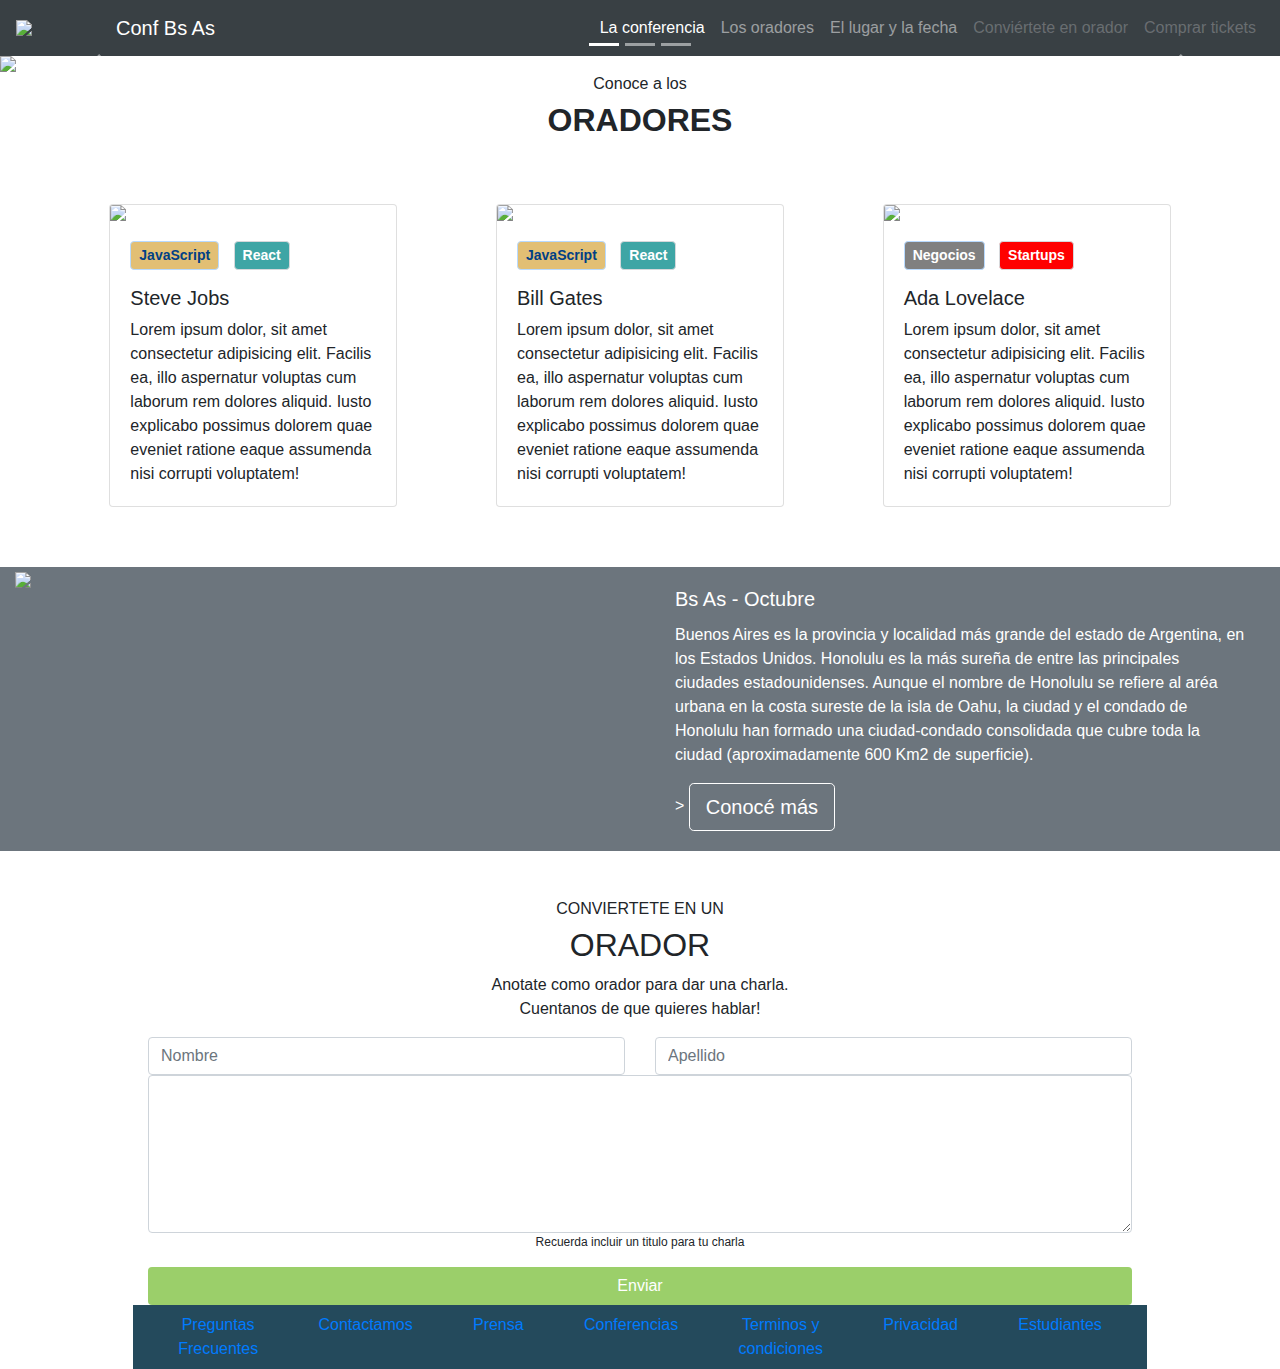
==== index.html @ 6f9b4991 "cambios" ====
<!DOCTYPE html>
<html lang="en">
<head>
    <meta charset="UTF-8">
    <meta http-equiv="X-UA-Compatible" content="IE=edge">
    <meta name="viewport" content="width=device-width, initial-scale=1.0">
    <link rel="stylesheet" href="https://cdn.jsdelivr.net/npm/bootstrap@4.0.0/dist/css/bootstrap.min.css" integrity="sha384-Gn5384xqQ1aoWXA+058RXPxPg6fy4IWvTNh0E263XmFcJlSAwiGgFAW/dAiS6JXm" crossorigin="anonymous">
    <title>Integrador</title>

    <link rel="stylesheet" href="estilos.css">

    


</head>
    <body>
        <nav class="navbar navbar-expand-lg navbar-dark" style="background-color: #394044;" >
            <img src="imagenes/codoacodo.png" width="100px">
            <a class="navbar-brand" href="#">Conf Bs As</a>
            <button class="navbar-toggler" type="button" data-toggle="collapse" data-target="#navbarNavAltMarkup" aria-controls="navbarNavAltMarkup" aria-expanded="false" aria-label="Toggle navigation">
              <span class="navbar-toggler-icon"></span>
            </button>
            <div class="collapse navbar-collapse" id="navbarNavAltMarkup">
              <div class="navbar-nav ml-auto">
                <a class="nav-item nav-link active" href="#">La conferencia<span class="sr-only">(current)</span></a>
                <a class="nav-item nav-link" href="#">Los oradores</a>
                <a class="nav-item nav-link" href="#">El lugar y la fecha</a>
                <a class="nav-item nav-link disabled" href="#">Conviértete en orador</a>
                <a class="nav-item nav-link disabled" href="#">Comprar tickets</a>
              </div>
            </div>
          </nav>
        
        <div id="carouselExampleIndicators" class="carousel slide" data-ride="carousel">
            <ol class="carousel-indicators">
              <li data-target="#carouselExampleIndicators" data-slide-to="0" class="active"></li>
              <li data-target="#carouselExampleIndicators" data-slide-to="1"></li>
              <li data-target="#carouselExampleIndicators" data-slide-to="2"></li>
            </ol>
            <div class="carousel-inner">
              <div class="carousel-caption text-right caption-center">
                <h2>Conf Bs As</h2>
                <p>Bs As llega por primera vez a Argentina. Un evento para compartir con nuestra comunidad el conocimiento y experiencia de los expertos que están creando el futuro de internet. Ven a conocer a miembros del evento, a otros estudiantes de Codo a Codo y los oradores de primer nivel que tenemos para ti. Te esperamos!
                </p>
                <a class="btn btn-secondary btn-lg" style="background-color:transparent; color:white;" href="#" role="button">Quiero ser orador</a>
            
                <a class="btn btn-primary btn-lg" href="#" role="button">Comprar tickets</a>
                
              </div>
              <div class="carousel-item active">
                <img class="d-block w-100" src="imagenes/ba1.jpg">
            
              </div>
              <div class="carousel-item">
                <img class="d-block w-100" src="imagenes/ba2.jpg">
              </div>
              <div class="carousel-item">
                <img class="d-block w-100" src="imagenes/ba3.jpg">
              </div>
            </div>
            <a class="carousel-control-prev" href="#carouselExampleIndicators" role="button" data-slide="prev">
              <span class="carousel-control-prev-icon" aria-hidden="true"></span>
              <span class="sr-only">Previous</span>
            </a>
            <a class="carousel-control-next" href="#carouselExampleIndicators" role="button" data-slide="next">
              <span class="carousel-control-next-icon" aria-hidden="true"></span>
              <span class="sr-only">Next</span>
            </a>
          </div>
          <p class="oradores">Conoce a los<br> <span style="font-size: 32px; font-weight: bold;">ORADORES</span></p>
          <div class="card-control d-flex justify-content-around">
            <div class="card" style="width: 18rem;">
              <img src="imagenes/steve.jpg" class="card-img-top">
              <div class="card-body">
                <div class="alert alert-primary d-inline-block" role="alert">
                  JavaScript
                </div>
                <div class="alert alert-secondary d-inline-block" role="alert" style="margin-left: 10px;">
                  React
                </div>
                <h5>Steve Jobs</h5>
                <p class="card-text">Lorem ipsum dolor, sit amet consectetur adipisicing elit. Facilis ea, illo aspernatur voluptas cum laborum rem dolores aliquid. Iusto explicabo possimus dolorem quae eveniet ratione eaque assumenda nisi corrupti voluptatem!</p>
              </div>
            </div>
          
            <div class="card" style="width: 18rem;">
              <img src="imagenes/bill.jpg" class="card-img-top">
              <div class="card-body">
                <div class="alert alert-primary d-inline-block" role="alert">
                  JavaScript
                </div>
                <div class="alert alert-secondary d-inline-block" role="alert" style="margin-left: 10px;">
                  React
                </div>
                <h5>Bill Gates</h5>
                <p class="card-text">Lorem ipsum dolor, sit amet consectetur adipisicing elit. Facilis ea, illo aspernatur voluptas cum laborum rem dolores aliquid. Iusto explicabo possimus dolorem quae eveniet ratione eaque assumenda nisi corrupti voluptatem!</p>
              </div>
            </div>
          
            <div class="card" style="width: 18rem;">
              <img src="imagenes/ada.jpeg" class="card-img-top">
              <div class="card-body">
                  <div class="alert alert-primary d-inline-block negocios" role="alert">
                      Negocios
                  </div>
                  <div class="alert alert-secondary d-inline-block startups" role="alert" style="margin-left: 10px;">
                      Startups
                  </div>
                  <h5>Ada Lovelace</h5>
                  <p class="card-text">Lorem ipsum dolor, sit amet consectetur adipisicing elit. Facilis ea, illo aspernatur voluptas cum laborum rem dolores aliquid. Iusto explicabo possimus dolorem quae eveniet ratione eaque assumenda nisi corrupti voluptatem!</p>
                  </div>
              </div>
          
            </div>
            <div class="d-flex bg-secondary">
              <div class="col-md-6">
                <img src="imagenes/honolulu.jpg" class="img-fluid rounded-start">
              </div>
              <div class="col-md-6 flex-column">
                <div class="card-body texto">
                  <h5 class="card-title">Bs As - Octubre</h5>
                  <p class="card-text">Buenos Aires es la provincia y localidad más grande del estado de Argentina, en los Estados Unidos. Honolulu es la más sureña de entre las principales ciudades estadounidenses. Aunque el nombre de Honolulu se refiere al aréa urbana en la costa sureste de la isla de Oahu, la ciudad y el condado de Honolulu han formado una ciudad-condado consolidada que cubre toda la ciudad (aproximadamente 600 Km2 de superficie).</p>
                  >
                  <a class="btn btn-secondary btn-lg" style="background-color:transparent; color:white;" href="#" role="button">Conocé más</a>
            
                </div>
              </div>
            </div>

            <section class="container">
              <div class="row m-5">
                  <div class="col-12 texte-center">  
                    <h6>CONVIERTETE EN UN</h6>
                      <h2>ORADOR</h2>
                            <p>Anotate como orador para dar una charla.<br>Cuentanos de que quieres hablar!</p>
                  </div>

                  <div class="col-12">
                     <div class="row g-3">
                          <div class="col">
                            <input type="text" class="form-control" placeholder="Nombre" aria-label="First name">
                          </div>
                            <div class="col">
                              <input type="text" class="form-control" placeholder="Apellido" aria-label="Last name">
                            </div>
                                <div class="col-12">
                                  <textarea class="form-control" aria-label="With textarea" rows="6"></textarea>
                                    <p style="font-size: 12px;">Recuerda incluir un titulo para tu charla</p>
                                    <button type="button" class="btn btn-succes w-100">Enviar</button>
                                </div>
                      </div>
                  </div>
                  
      <footer class="container-fluid">
        <div class="row">
          <div class="col bg-footer d-flex justify-content-around aling-items-center">
            <a class="a-reset p-2" href="#" >Preguntas <br>Frecuentes</a>
            <a class="a-reset p-2" href="#">Contactamos</a>
            <a class="a-reset p-2" href="#">Prensa</a>
            <a class="a-reset p-2" href="#">Conferencias</a>
            <a class="a-reset p-2" href="#">Terminos y <br>condiciones</a>
            <a class="a-reset p-2" href="#">Privacidad</a>
            <a class="a-reset p-2" href="#">Estudiantes</a>
          </div>
        </div>
      </footer>


            
          
        
        <script src="https://code.jquery.com/jquery-3.2.1.slim.min.js" integrity="sha384-KJ3o2DKtIkvYIK3UENzmM7KCkRr/rE9/Qpg6aAZGJwFDMVNA/GpGFF93hXpG5KkN" crossorigin="anonymous"></script>
        <script src="https://cdn.jsdelivr.net/npm/popper.js@1.12.9/dist/umd/popper.min.js" integrity="sha384-ApNbgh9B+Y1QKtv3Rn7W3mgPxhU9K/ScQsAP7hUibX39j7fakFPskvXusvfa0b4Q" crossorigin="anonymous"></script>
        <script src="https://cdn.jsdelivr.net/npm/bootstrap@4.0.0/dist/js/bootstrap.min.js" integrity="sha384-JZR6Spejh4U02d8jOt6vLEHfe/JQGiRRSQQxSfFWpi1MquVdAyjUar5+76PVCmYl" crossorigin="anonymous"></script>    
    </body>
</html>
---- estilos.css ----
.caption-center{  
    display: inline-block;
    vertical-align: top;
    width: 25%;
    margin-left: 47%;
    top: 43%;
    font-size: 20px;

}

.btn-primary  {
    
    background-color: #28a745; /* color de fondo verde para el botón de llamada a la acción */
    border-color: #28a745;
    z-index: 1;
  }

.card-control{
    display: flex;
    justify-content: space-between;
    justify-content: space-around;
    margin: 60px;
}

.oradores{
    text-align: center;
}


.alert-primary {
    font-size: 14px;
    font-weight: bold;
    background-color: rgb(226, 191, 116);
    padding: 3px 8px;
  }

.alert-secondary {
    font-size: 14px;
    font-weight: bold;
    background-color: rgb(62, 165, 165);
    color: white;
    padding: 3px 8px;
    
  }

  .negocios {
    background-color: gray;
    color: white;
}

.startups {
    background-color: red;
    color: white;
}

.texto{
    color: white;
}

.btn-secondary{
    border-color: white;
}
.container{
    text-align: center;
    
}

.btn-succes{
    background-color: #9bcf6a;
    color: white;
}

.bg-footer{
    
    background-color: rgb(36, 74, 92) ;
 
}

html, body {
    height: 100%;
    margin: 0;
    padding: 0;
  }
  .container-fluid {
    min-height: 100%;
    position: relative;
  }
  .footer {
    position: fixed;
    bottom: 0;
    left: 0;
    width: 100%;
   
    color: #fff;
  }
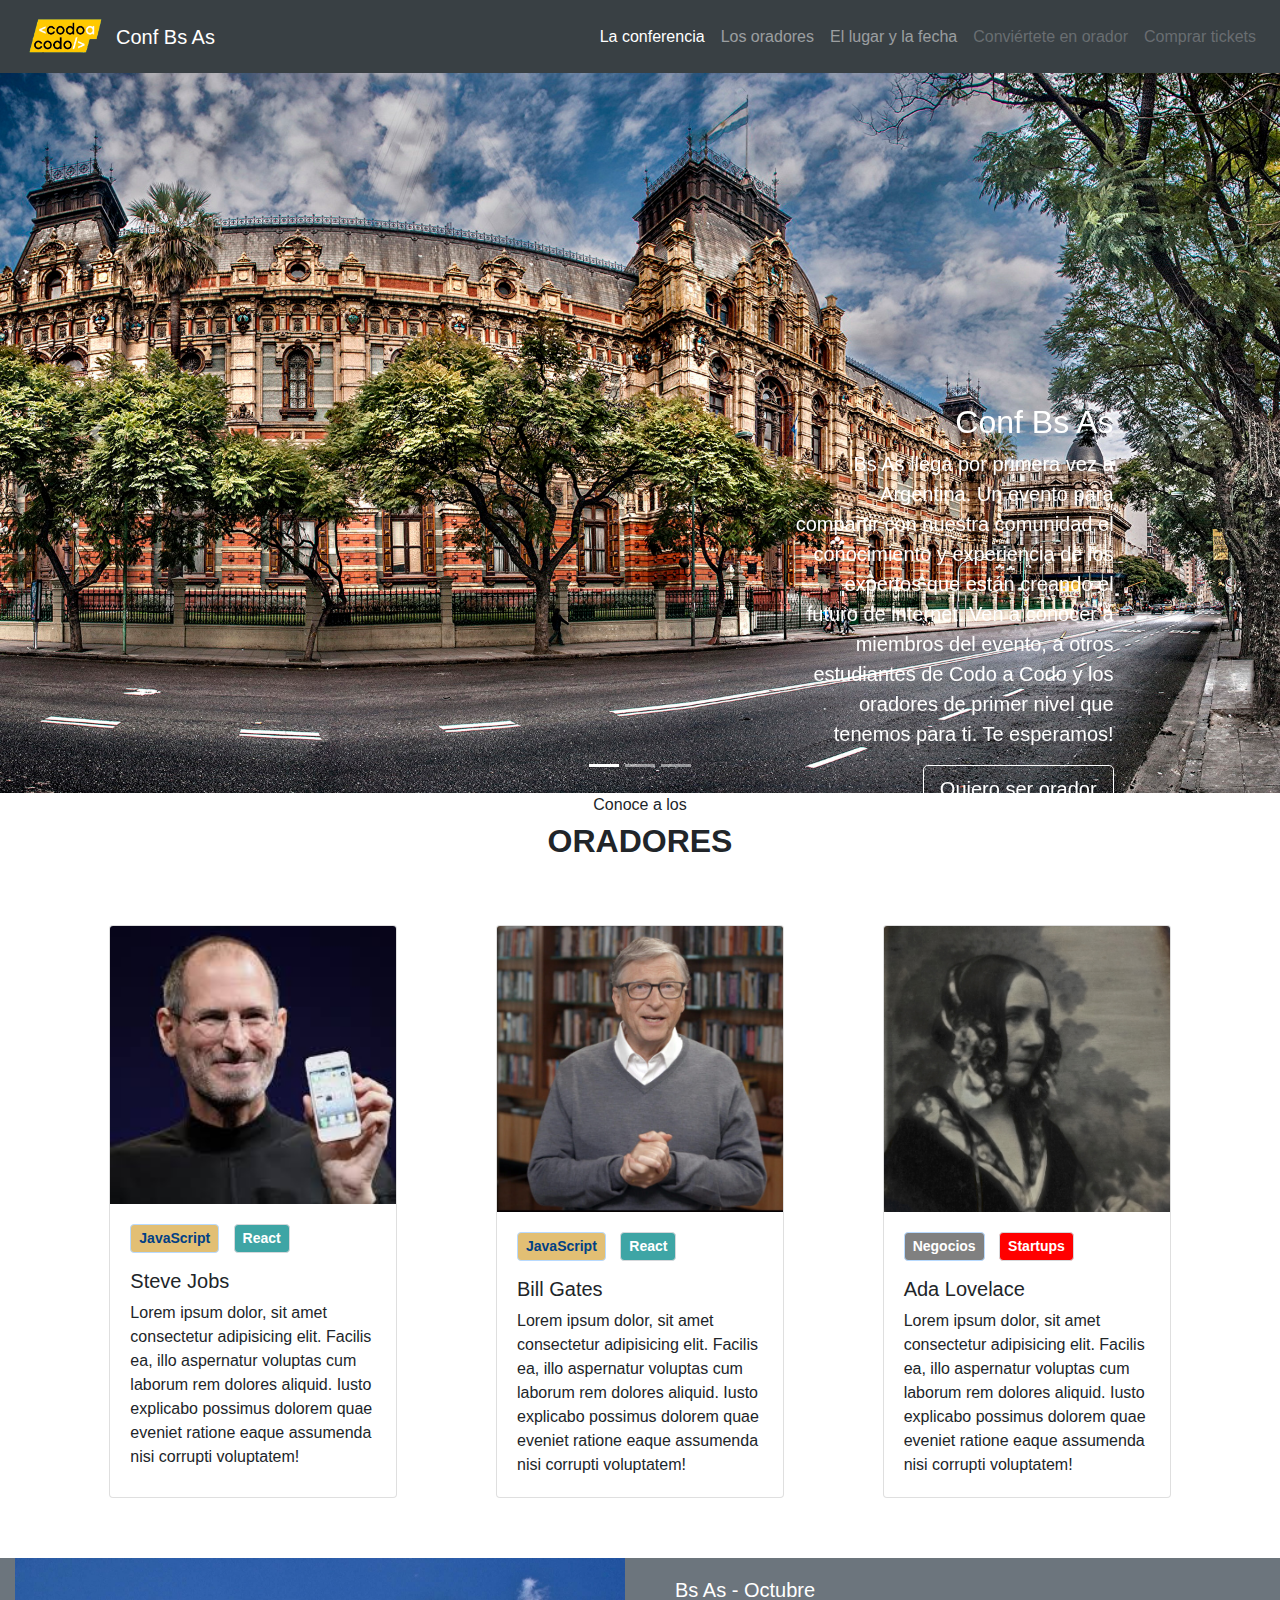
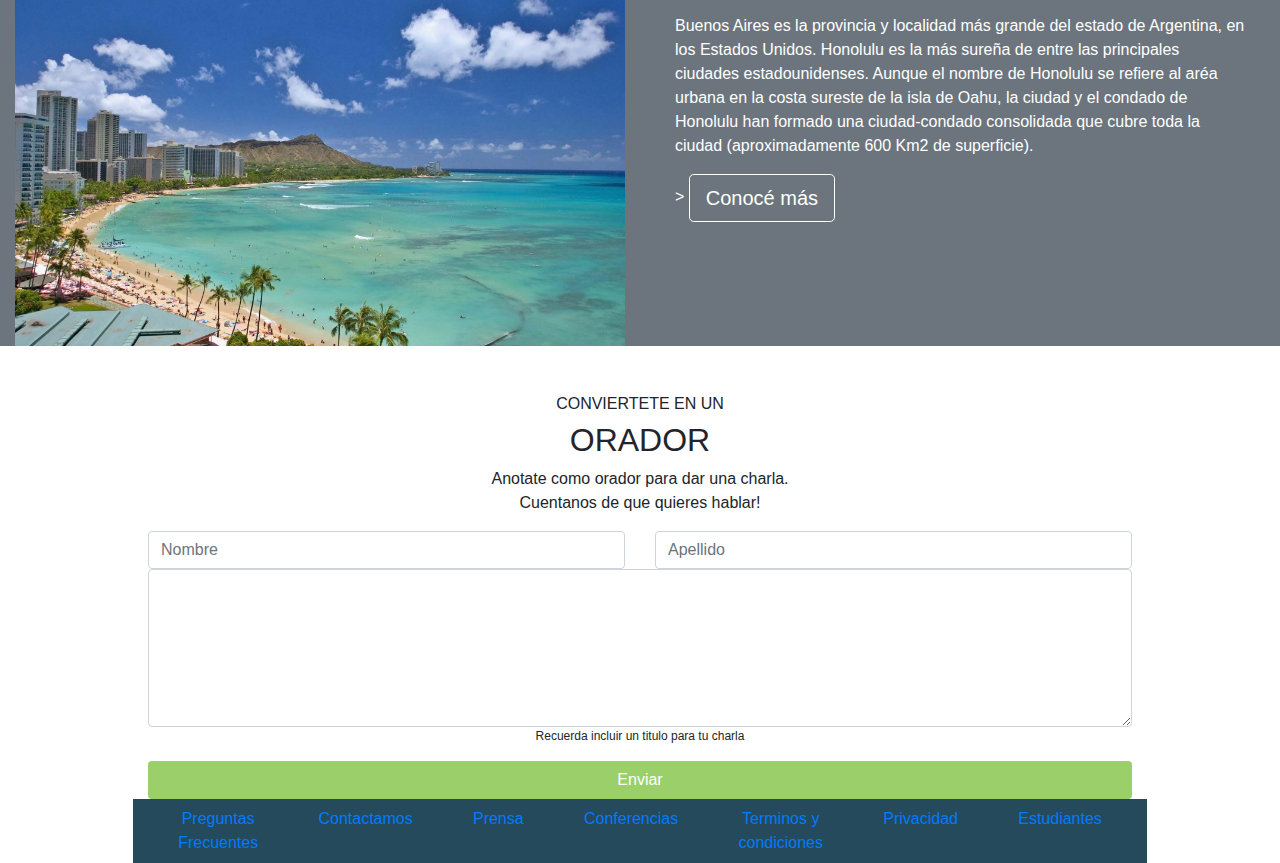
==== commit 3f7e4a9d: "cambios" ====
--- a/index.html
+++ b/index.html
@@ -26,7 +26,7 @@
                 <a class="nav-item nav-link" href="#">Los oradores</a>
                 <a class="nav-item nav-link" href="#">El lugar y la fecha</a>
                 <a class="nav-item nav-link disabled" href="#">Conviértete en orador</a>
-                <a class="nav-item nav-link disabled" href="#">Comprar tickets</a>
+                <a id="comprar-tickets" class="nav-item nav-link disabled" href="#">Comprar tickets</a>
               </div>
             </div>
           </nav>
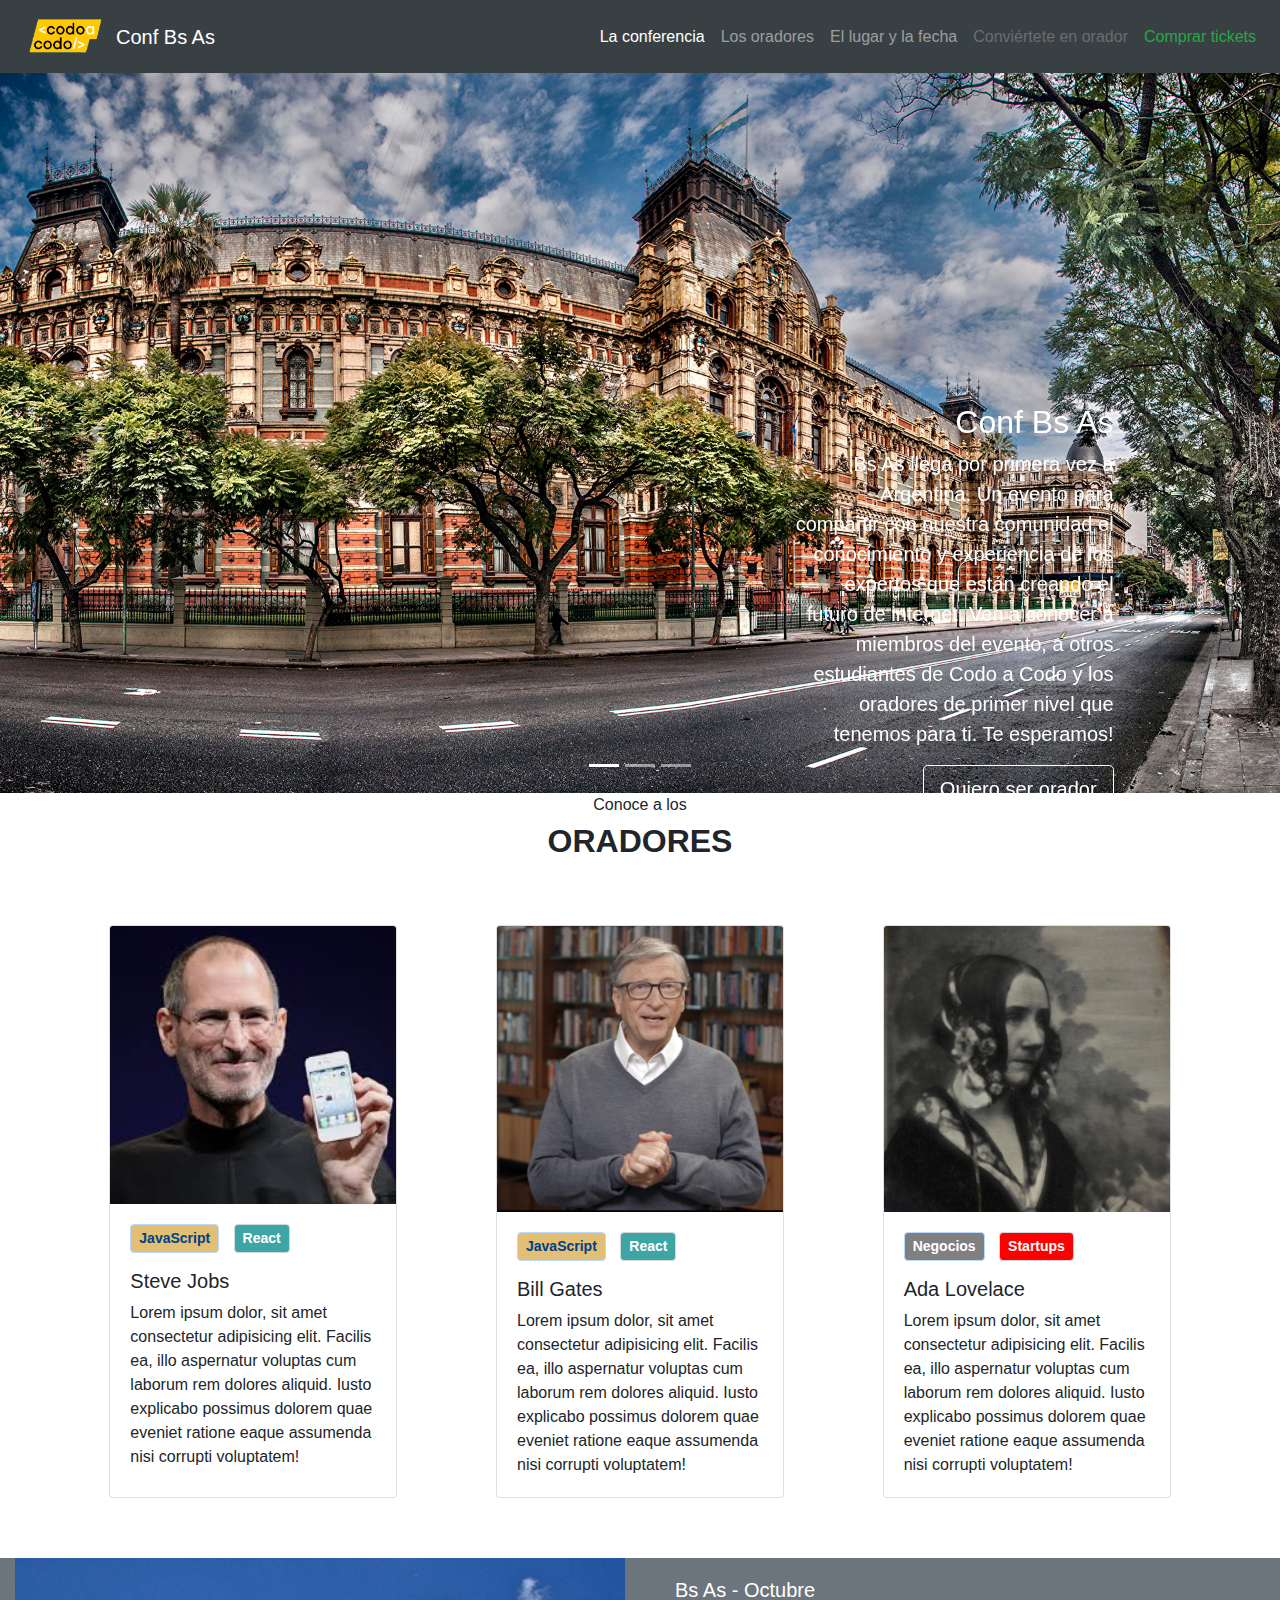
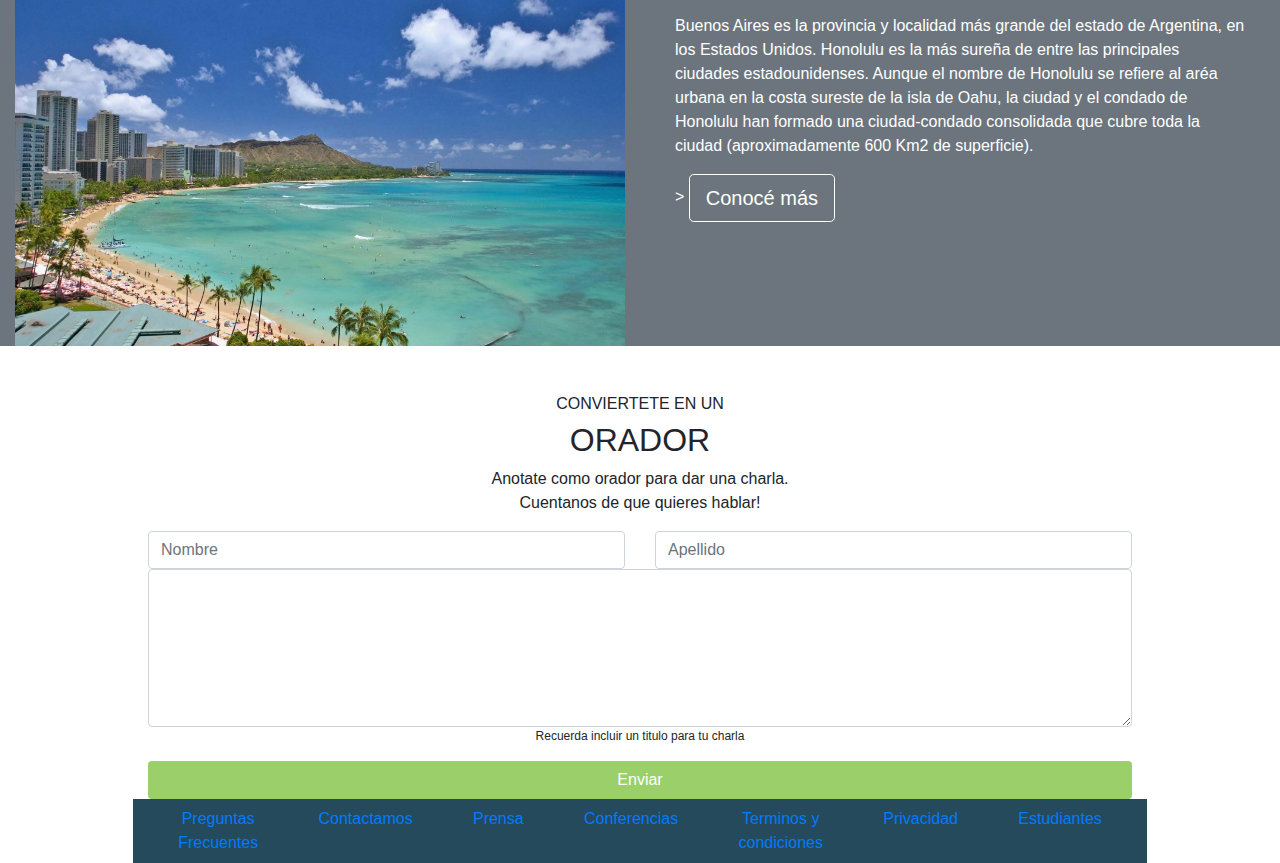
==== commit 8b203193: "cambios" ====
--- a/index.html
+++ b/index.html
@@ -26,7 +26,7 @@
                 <a class="nav-item nav-link" href="#">Los oradores</a>
                 <a class="nav-item nav-link" href="#">El lugar y la fecha</a>
                 <a class="nav-item nav-link disabled" href="#">Conviértete en orador</a>
-                <a id="comprar-tickets" class="nav-item nav-link disabled" href="#">Comprar tickets</a>
+                <a class="nav-item nav-link active text-success" href="tickets.html">Comprar tickets</a>
               </div>
             </div>
           </nav>
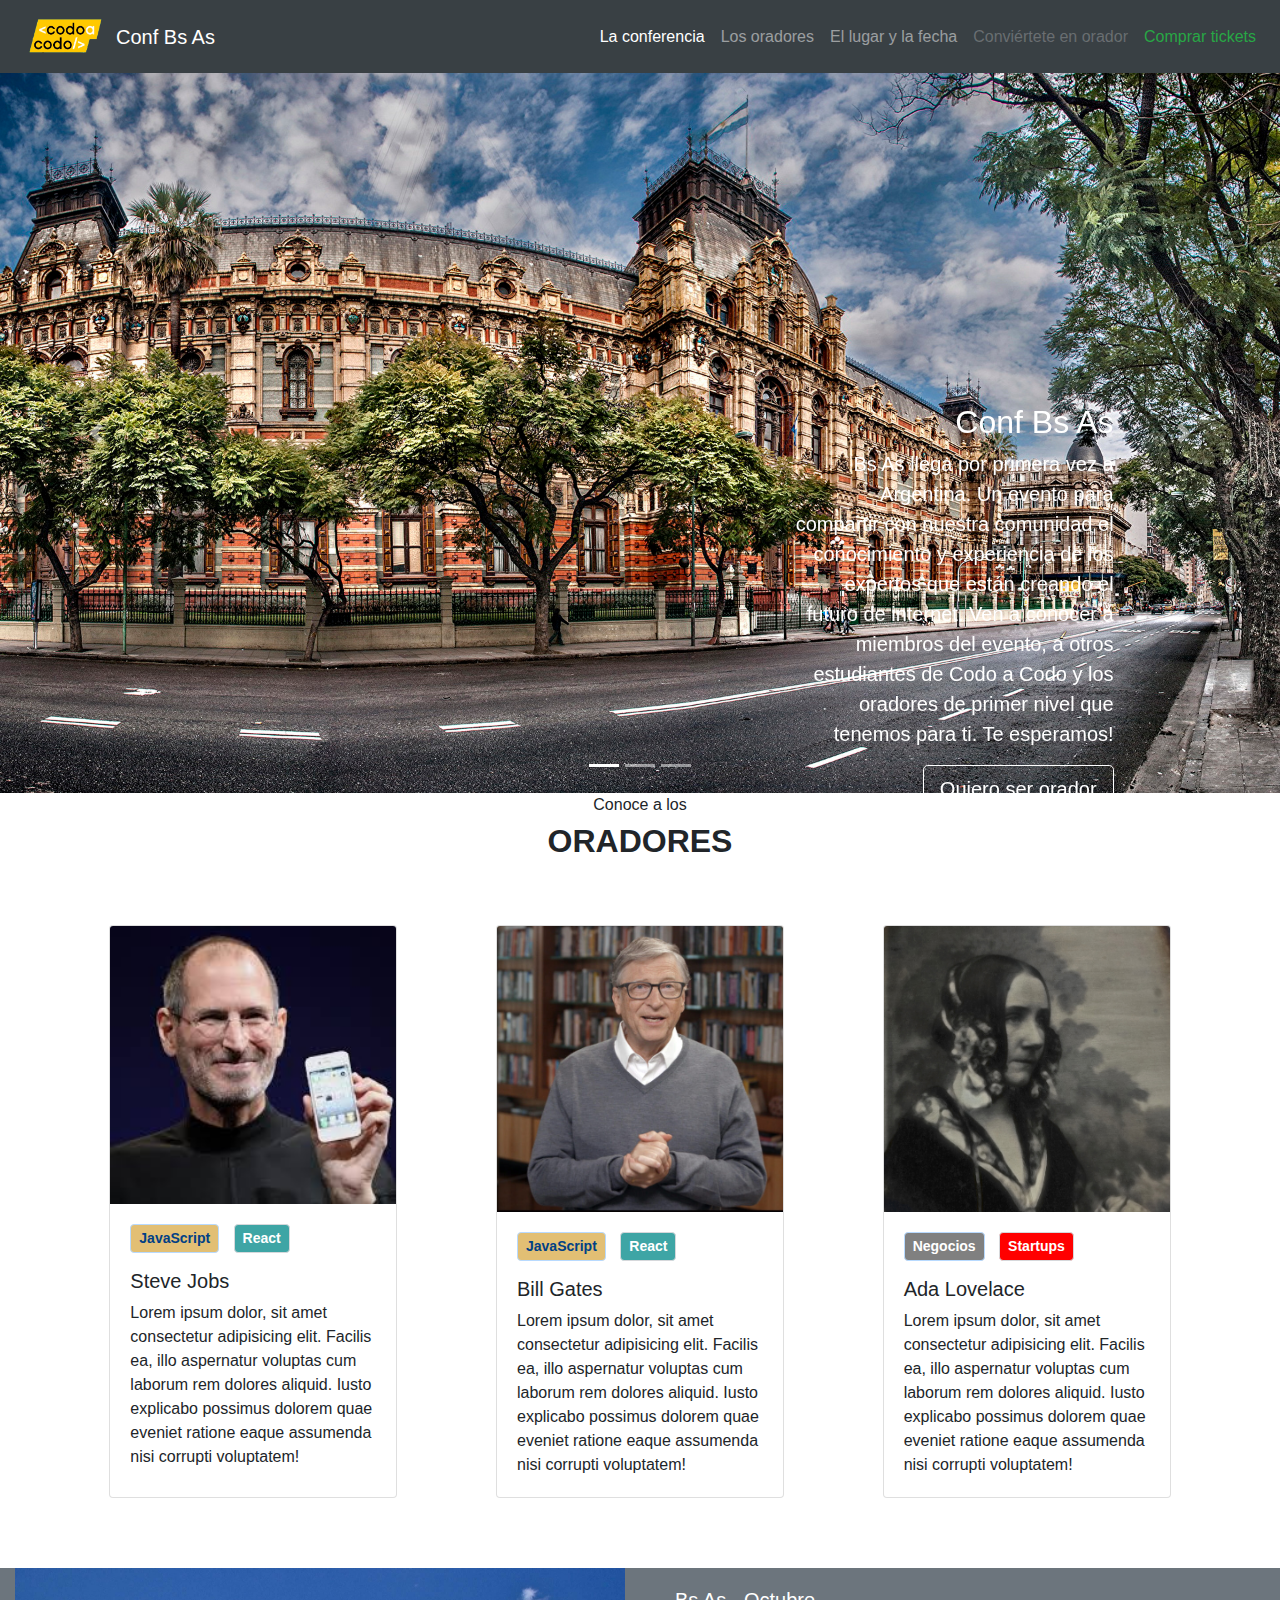
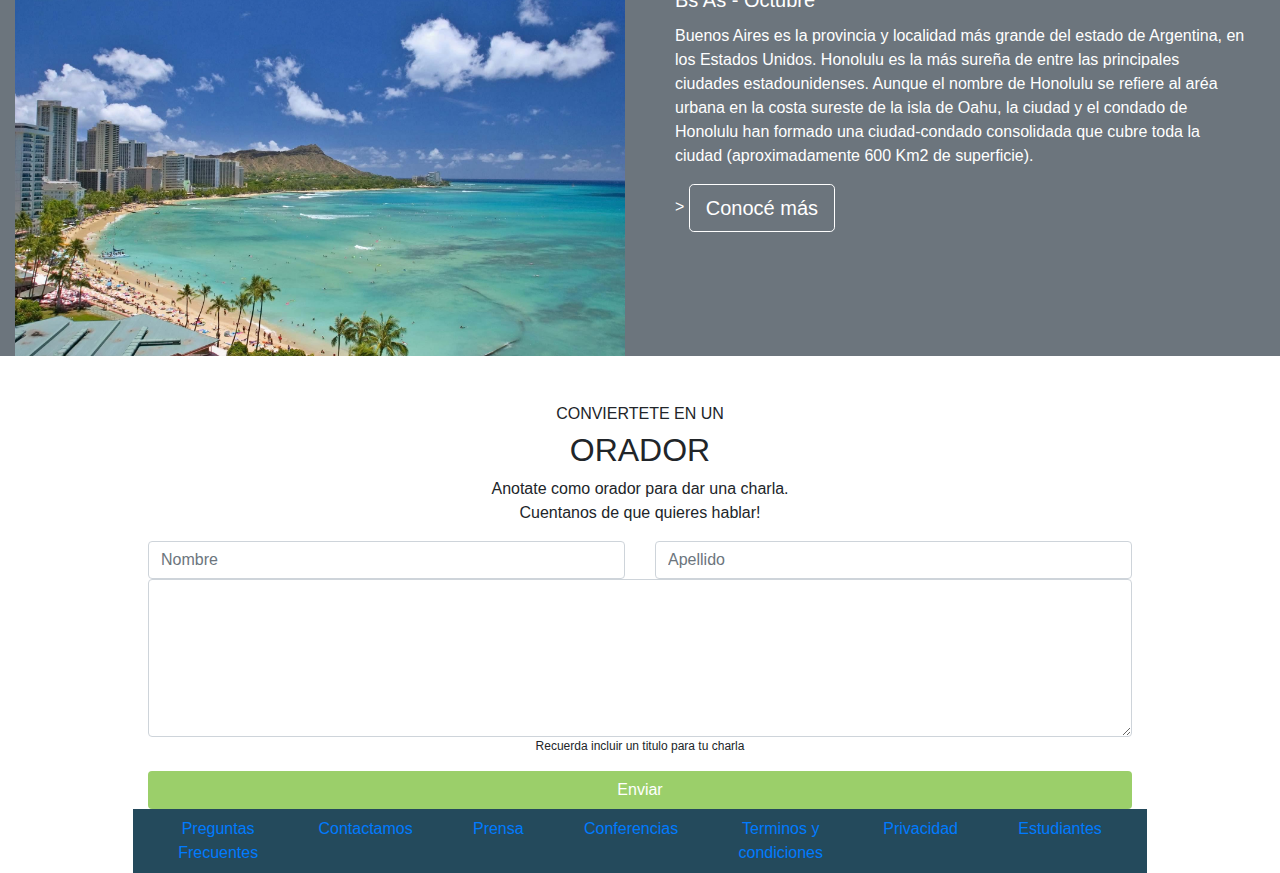
==== commit a289cd94: "cambios" ====
--- a/index.html
+++ b/index.html
@@ -44,7 +44,7 @@
                 </p>
                 <a class="btn btn-secondary btn-lg" style="background-color:transparent; color:white;" href="#" role="button">Quiero ser orador</a>
             
-                <a class="btn btn-primary btn-lg" href="#" role="button">Comprar tickets</a>
+                <a class="btn btn-primary btn-lg" href="tickets.html" role="button">Comprar tickets</a>
                 
               </div>
               <div class="carousel-item active">
--- a/estilos.css
+++ b/estilos.css
@@ -22,6 +22,10 @@
     margin: 60px;
 }
 
+.card:hover {
+    transition: 1.3s ease;
+    transform:scale(1.02);
+}
 .oradores{
     text-align: center;
 }
@@ -94,3 +98,49 @@
     color: #fff;
   }
 
+/*nuevos estilos*/
+
+.card-descuentos{
+    display: flex;
+    justify-content: center;
+    justify-content: space-around;
+    margin-top: 30px;
+    margin-bottom: 20px;
+    text-align: center;
+    
+}
+.card{
+    margin-bottom: 10px;
+}
+
+.card-header-blue{
+    background-color: blue;
+    color: white;
+}
+.card-text-2{
+    font-size: 35px;
+}
+
+.card-header-cyan{
+    background-color: rgb(21, 198, 211);
+    color: white;
+}
+.card-border-cyan{
+    border: 1px solid rgb(21, 198, 211); 
+}
+.card-header{
+    font-size: 25px;
+}
+
+.card-header-orange{
+    background-color: orange;
+    color: white;
+    
+
+}
+.card-border-orange{
+    border: 1px solid orange;
+}
+.venta{
+    text-align: center;
+}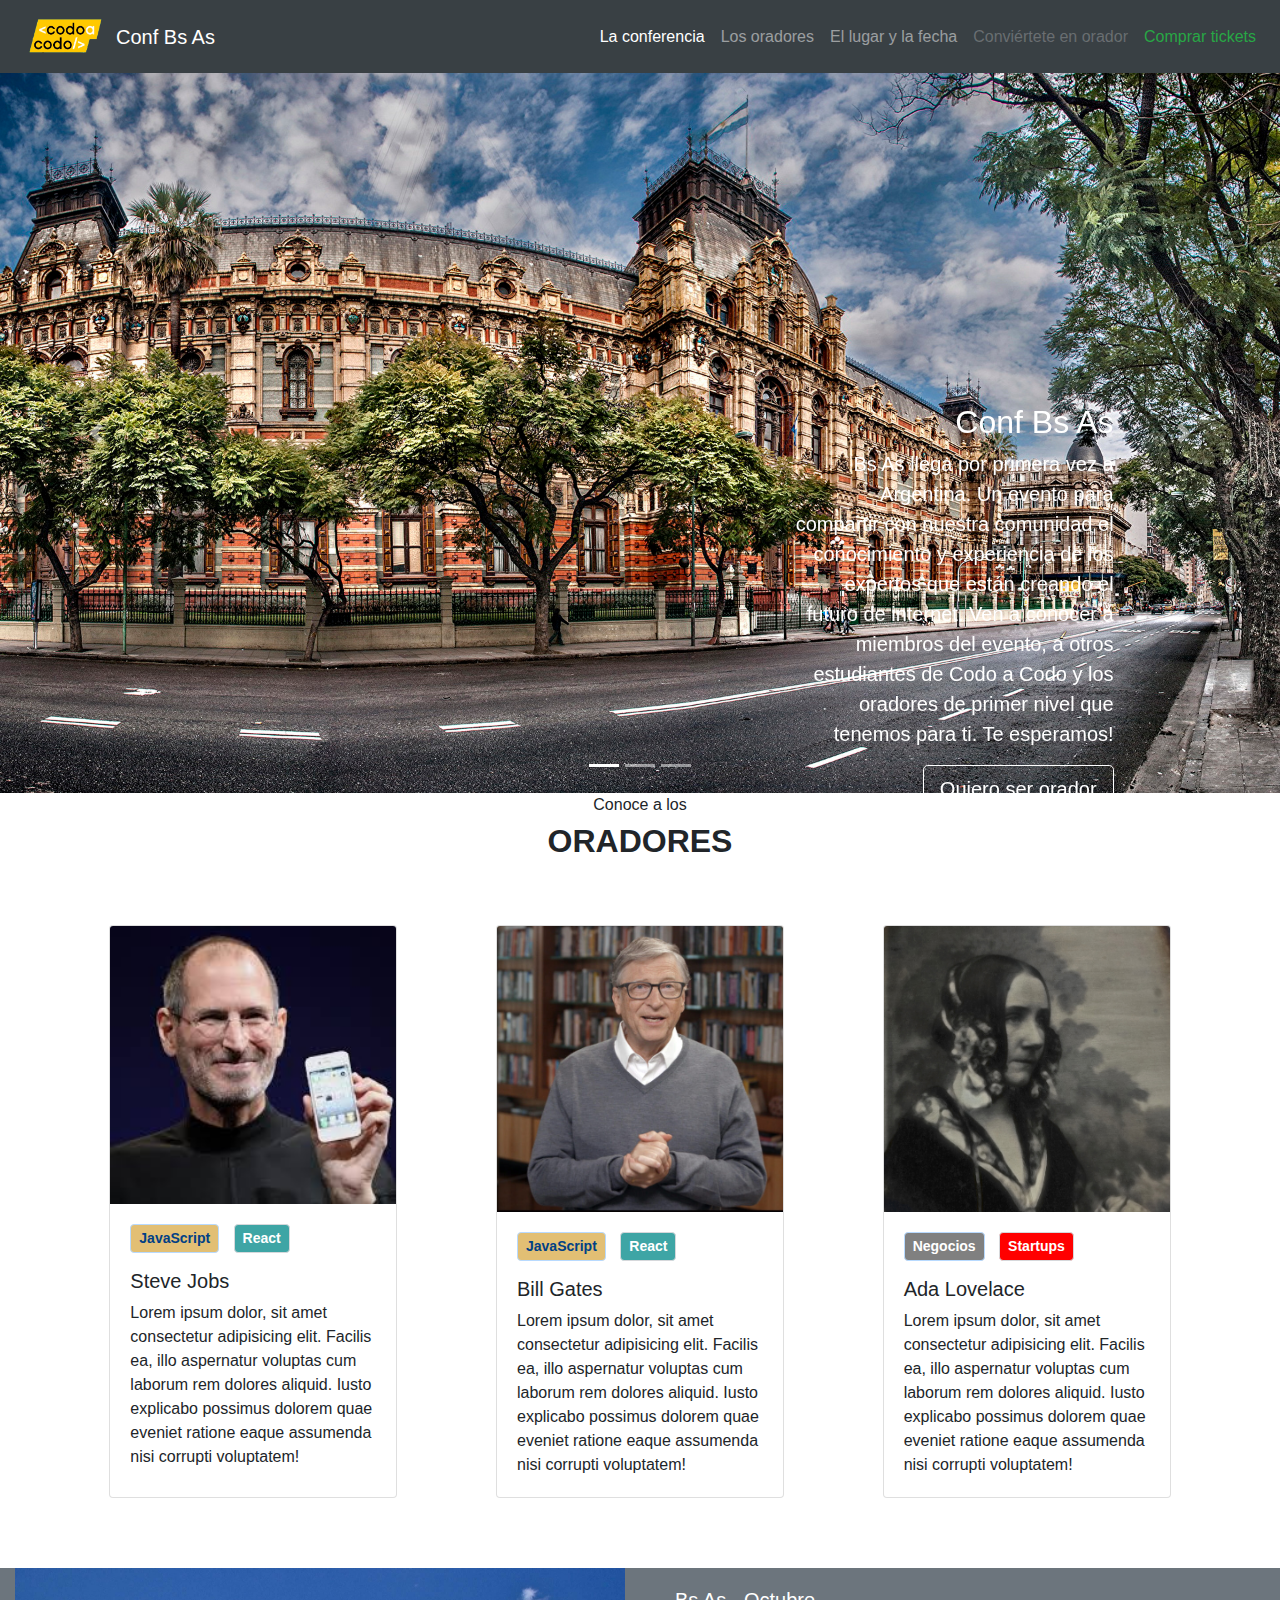
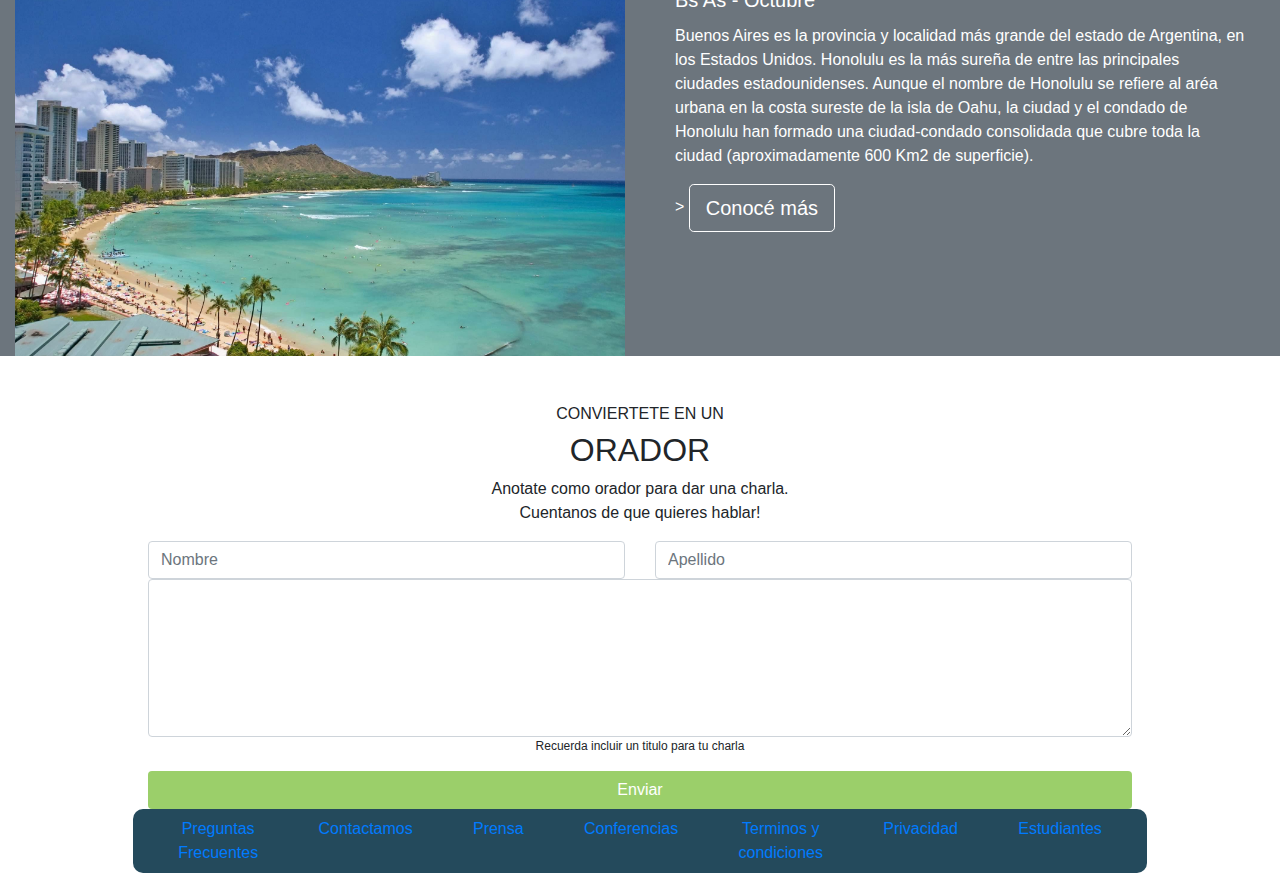
==== commit 26d01b3f: "cambios" ====
--- a/index.html
+++ b/index.html
@@ -8,6 +8,7 @@
     <title>Integrador</title>
 
     <link rel="stylesheet" href="estilos.css">
+    <script src="resumen.js"></script>
 
     
 
--- a/estilos.css
+++ b/estilos.css
@@ -75,8 +75,10 @@
 }
 
 .bg-footer{
+    border-radius: 10px;
+    cursor: pointer;
+    background-color: rgb(36, 74, 92) ;
     
-    background-color: rgb(36, 74, 92) ;
  
 }
 
@@ -95,7 +97,8 @@
     left: 0;
     width: 100%;
    
-    color: #fff;
+    
+    
   }
 
 /*nuevos estilos*/
@@ -143,4 +146,27 @@
 }
 .venta{
     text-align: center;
-}+}
+
+.categoria-container {
+    display: flex;
+    justify-content: center;
+    margin-top: 20px;
+  }
+
+  .blue {
+    color: rgb(34, 59, 199);
+    width: 98%;
+    padding: 0.5rem;
+    margin-top: 1.5rem;
+    margin-bottom: 1.5rem;
+    background-color: #9fbbd8;
+   
+  }
+  .container-descuentos{
+    display: flex;
+    justify-content: center;
+    justify-content: space-around;
+    text-align: center;
+
+  }